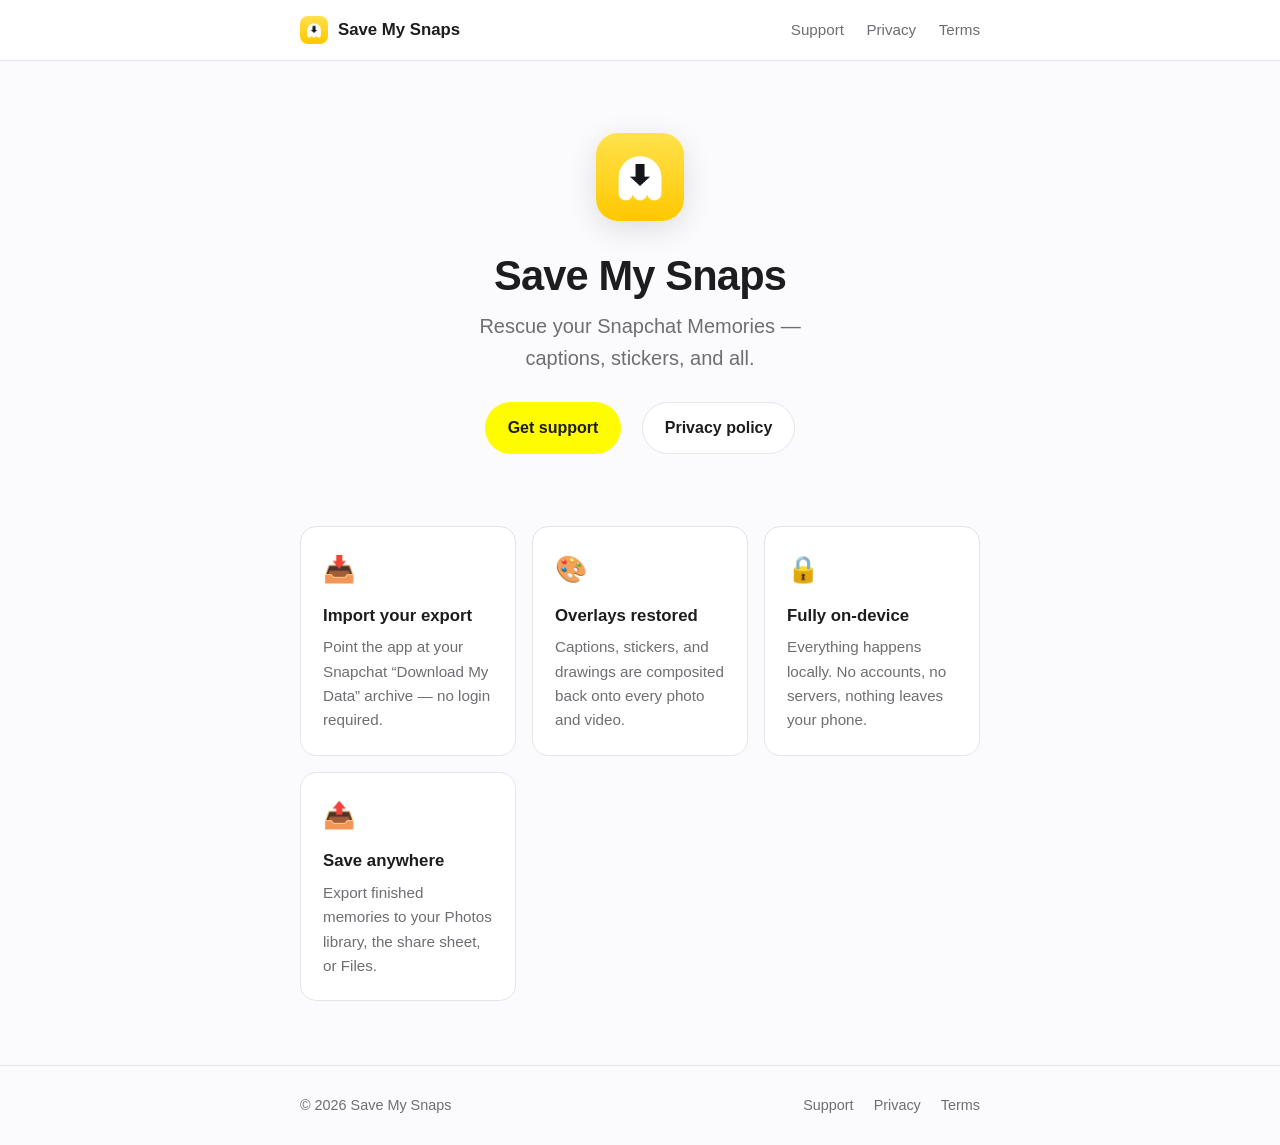
==== index.html @ fc8c82b7 "Add Save My Snaps docs site (landing, privacy, support, terms)" ====
<!DOCTYPE html>
<html lang="en">
<head>
  <meta charset="utf-8">
  <meta name="viewport" content="width=device-width, initial-scale=1">
  <title>Save My Snaps</title>
  <meta name="description" content="Rescue your Snapchat Memories. Save My Snaps rebuilds your captions, stickers, and overlays onto your photos and videos — entirely on your device.">
  <link rel="stylesheet" href="style.css">
  <link rel="icon" type="image/png" href="app_icon.png">
  <link rel="apple-touch-icon" href="app_icon.png">
</head>
<body>
  <header class="site">
    <div class="wrap">
      <a class="brand" href="index.html"><img class="logo" src="app_icon.png" alt=""> Save My Snaps</a>
      <nav class="site">
        <a href="support.html">Support</a>
        <a href="privacy.html">Privacy</a>
        <a href="terms.html">Terms</a>
      </nav>
    </div>
  </header>

  <section class="hero">
    <div class="wrap">
      <img class="logo-lg" src="app_icon.png" alt="Save My Snaps app icon">
      <h1>Save My Snaps</h1>
      <p class="tagline">Rescue your Snapchat Memories — captions, stickers, and all.</p>
      <div>
        <a class="cta primary" href="support.html">Get support</a>
        <a class="cta" href="privacy.html">Privacy policy</a>
      </div>
    </div>
  </section>

  <div class="wrap">
    <div class="features">
      <div class="card">
        <div class="ico">📥</div>
        <h3>Import your export</h3>
        <p>Point the app at your Snapchat “Download My Data” archive — no login required.</p>
      </div>
      <div class="card">
        <div class="ico">🎨</div>
        <h3>Overlays restored</h3>
        <p>Captions, stickers, and drawings are composited back onto every photo and video.</p>
      </div>
      <div class="card">
        <div class="ico">🔒</div>
        <h3>Fully on-device</h3>
        <p>Everything happens locally. No accounts, no servers, nothing leaves your phone.</p>
      </div>
      <div class="card">
        <div class="ico">📤</div>
        <h3>Save anywhere</h3>
        <p>Export finished memories to your Photos library, the share sheet, or Files.</p>
      </div>
    </div>
  </div>

  <footer class="site">
    <div class="wrap">
      <span>© 2026 Save My Snaps</span>
      <nav>
        <a href="support.html">Support</a>
        <a href="privacy.html">Privacy</a>
        <a href="terms.html">Terms</a>
      </nav>
    </div>
  </footer>
</body>
</html>
---- style.css ----
:root {
  color-scheme: light dark;
  --bg: #fbfbfd;
  --surface: #ffffff;
  --text: #1d1d1f;
  --muted: #6e6e73;
  --border: #e5e5ea;
  --accent: #fffc00;      /* Snapchat yellow */
  --accent-ink: #1d1d1f;
  --link: #0a66c2;
  --radius: 16px;
  --maxw: 720px;
}

@media (prefers-color-scheme: dark) {
  :root {
    --bg: #000000;
    --surface: #1c1c1e;
    --text: #f5f5f7;
    --muted: #98989d;
    --border: #38383a;
    --link: #4aa3ff;
  }
}

* { box-sizing: border-box; }

html { -webkit-text-size-adjust: 100%; }

body {
  margin: 0;
  font-family: -apple-system, BlinkMacSystemFont, "Segoe UI", Roboto, Helvetica, Arial, sans-serif;
  line-height: 1.6;
  color: var(--text);
  background: var(--bg);
  -webkit-font-smoothing: antialiased;
}

.wrap {
  max-width: var(--maxw);
  margin: 0 auto;
  padding: 0 20px;
}

/* Header */
header.site {
  border-bottom: 1px solid var(--border);
  background: var(--surface);
  position: sticky;
  top: 0;
  z-index: 10;
  backdrop-filter: saturate(180%) blur(12px);
}
header.site .wrap {
  display: flex;
  align-items: center;
  justify-content: space-between;
  height: 60px;
}
.brand {
  display: flex;
  align-items: center;
  gap: 10px;
  font-weight: 700;
  font-size: 1.05rem;
  text-decoration: none;
  color: var(--text);
}
.brand .logo {
  width: 28px;
  height: 28px;
  border-radius: 8px;
  object-fit: cover;
  display: block;
}
nav.site a {
  color: var(--muted);
  text-decoration: none;
  margin-left: 18px;
  font-size: 0.95rem;
}
nav.site a:hover { color: var(--text); }

/* Hero */
.hero {
  text-align: center;
  padding: 72px 0 48px;
}
.hero .logo-lg {
  width: 88px;
  height: 88px;
  border-radius: 22px;
  object-fit: cover;
  display: inline-block;
  margin-bottom: 24px;
  box-shadow: 0 8px 30px rgba(0,0,0,0.12);
}
.hero h1 {
  font-size: 2.6rem;
  line-height: 1.1;
  margin: 0 0 12px;
  letter-spacing: -0.02em;
}
.hero p.tagline {
  font-size: 1.25rem;
  color: var(--muted);
  margin: 0 auto;
  max-width: 32ch;
}

/* Buttons */
.cta {
  display: inline-flex;
  align-items: center;
  gap: 8px;
  margin: 28px 8px 0;
  padding: 12px 22px;
  border-radius: 999px;
  font-weight: 600;
  text-decoration: none;
  border: 1px solid var(--border);
  color: var(--text);
  background: var(--surface);
}
.cta.primary {
  background: var(--accent);
  color: var(--accent-ink);
  border-color: transparent;
}

/* Feature grid */
.features {
  display: grid;
  grid-template-columns: repeat(auto-fit, minmax(200px, 1fr));
  gap: 16px;
  padding: 24px 0 8px;
}
.card {
  background: var(--surface);
  border: 1px solid var(--border);
  border-radius: var(--radius);
  padding: 22px;
}
.card .ico { font-size: 26px; }
.card h3 { margin: 12px 0 6px; font-size: 1.05rem; }
.card p { margin: 0; color: var(--muted); font-size: 0.95rem; }

/* Content pages */
main.doc { padding: 40px 0 24px; }
main.doc h1 { font-size: 2rem; letter-spacing: -0.02em; margin: 0 0 4px; }
main.doc .updated { color: var(--muted); font-size: 0.9rem; margin: 0 0 32px; }
main.doc h2 { font-size: 1.3rem; margin: 36px 0 8px; letter-spacing: -0.01em; }
main.doc p, main.doc li { color: var(--text); }
main.doc ul { padding-left: 22px; }
main.doc li { margin: 6px 0; }
main.doc a { color: var(--link); }
.callout {
  background: var(--surface);
  border: 1px solid var(--border);
  border-left: 4px solid var(--accent);
  border-radius: 12px;
  padding: 16px 18px;
  margin: 20px 0;
}
.callout p { margin: 0; }

/* Footer */
footer.site {
  border-top: 1px solid var(--border);
  margin-top: 56px;
  padding: 28px 0;
  color: var(--muted);
  font-size: 0.9rem;
}
footer.site .wrap {
  display: flex;
  flex-wrap: wrap;
  gap: 12px 20px;
  justify-content: space-between;
  align-items: center;
}
footer.site a { color: var(--muted); text-decoration: none; }
footer.site a:hover { color: var(--text); }
footer.site nav a { margin-left: 16px; }

@media (max-width: 480px) {
  .hero h1 { font-size: 2rem; }
  .hero { padding: 48px 0 32px; }
  nav.site a { margin-left: 12px; font-size: 0.9rem; }
}
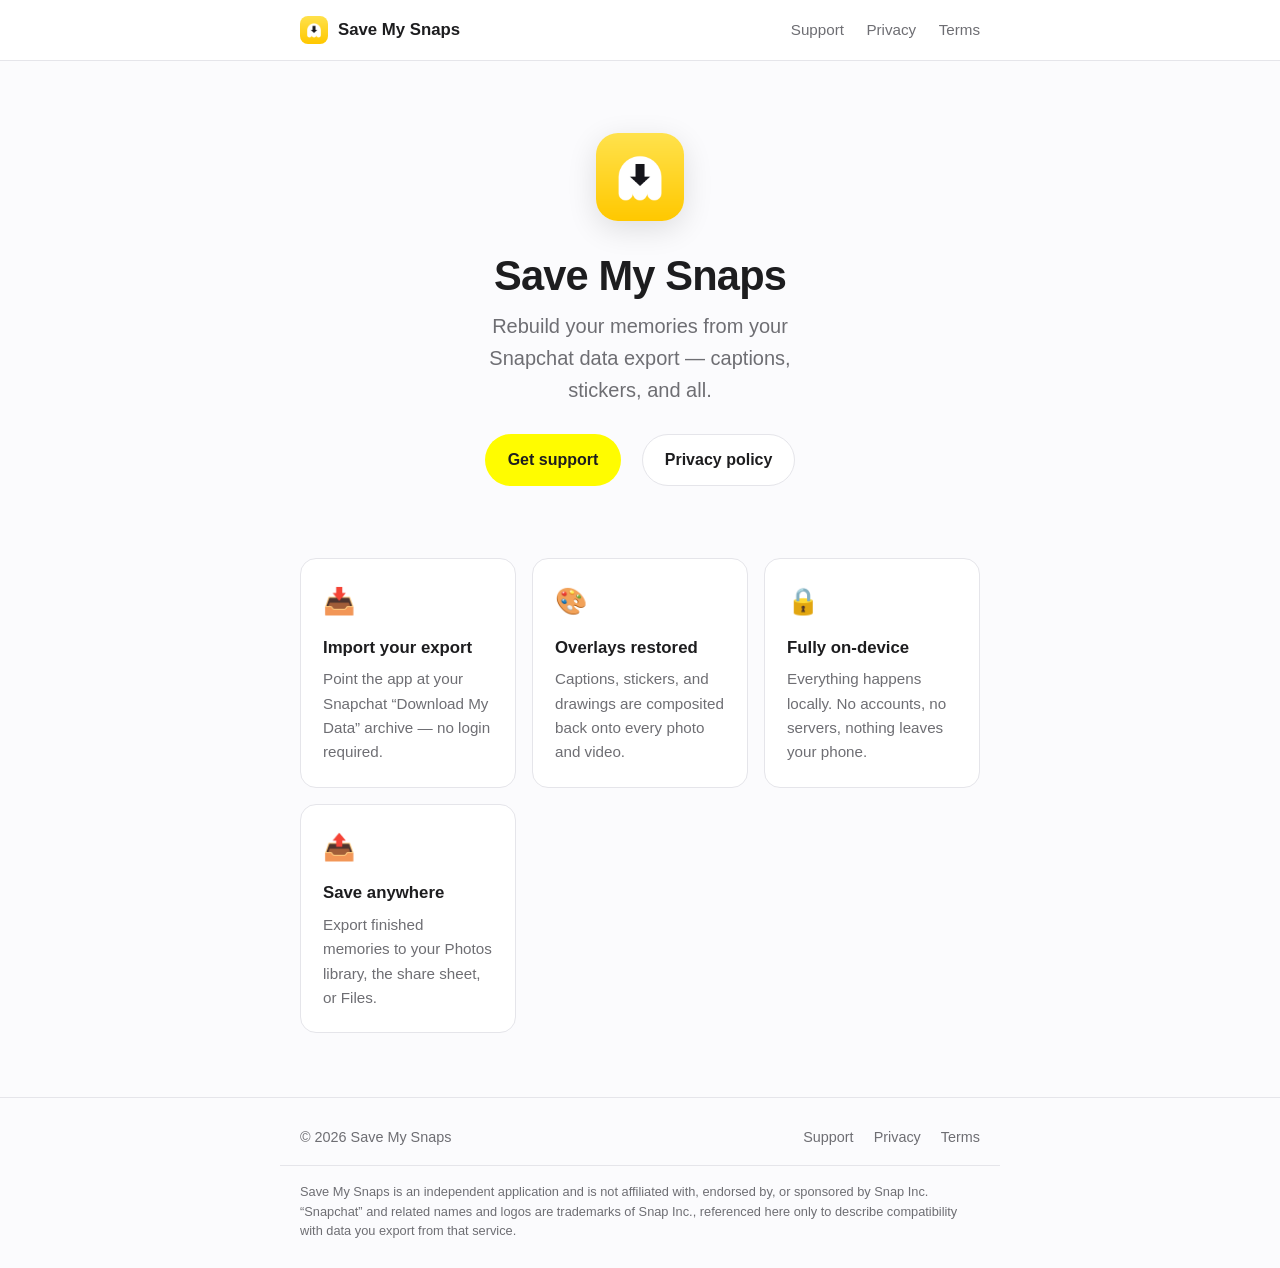
==== commit e68fcdeb: "Defensive trademark posture: nominative-only Snapchat refs, disclaimers, store listing" ====
--- a/index.html
+++ b/index.html
@@ -4,7 +4,7 @@
   <meta charset="utf-8">
   <meta name="viewport" content="width=device-width, initial-scale=1">
   <title>Save My Snaps</title>
-  <meta name="description" content="Rescue your Snapchat Memories. Save My Snaps rebuilds your captions, stickers, and overlays onto your photos and videos — entirely on your device.">
+  <meta name="description" content="Save My Snaps rebuilds the photos and videos from your Snapchat data export — restoring captions, stickers, and overlays entirely on your device.">
   <link rel="stylesheet" href="style.css">
   <link rel="icon" type="image/png" href="app_icon.png">
   <link rel="apple-touch-icon" href="app_icon.png">
@@ -25,7 +25,7 @@
     <div class="wrap">
       <img class="logo-lg" src="app_icon.png" alt="Save My Snaps app icon">
       <h1>Save My Snaps</h1>
-      <p class="tagline">Rescue your Snapchat Memories — captions, stickers, and all.</p>
+      <p class="tagline">Rebuild your memories from your Snapchat data export — captions, stickers, and all.</p>
       <div>
         <a class="cta primary" href="support.html">Get support</a>
         <a class="cta" href="privacy.html">Privacy policy</a>
@@ -67,6 +67,9 @@
         <a href="terms.html">Terms</a>
       </nav>
     </div>
+    <div class="wrap tm">
+      <p>Save My Snaps is an independent application and is not affiliated with, endorsed by, or sponsored by Snap Inc. “Snapchat” and related names and logos are trademarks of Snap Inc., referenced here only to describe compatibility with data you export from that service.</p>
+    </div>
   </footer>
 </body>
 </html>
--- a/style.css
+++ b/style.css
@@ -182,6 +182,17 @@
 footer.site a { color: var(--muted); text-decoration: none; }
 footer.site a:hover { color: var(--text); }
 footer.site nav a { margin-left: 16px; }
+footer.site .tm {
+  margin-top: 16px;
+  padding-top: 16px;
+  border-top: 1px solid var(--border);
+}
+footer.site .tm p {
+  margin: 0;
+  font-size: 0.8rem;
+  line-height: 1.5;
+  color: var(--muted);
+}
 
 @media (max-width: 480px) {
   .hero h1 { font-size: 2rem; }
